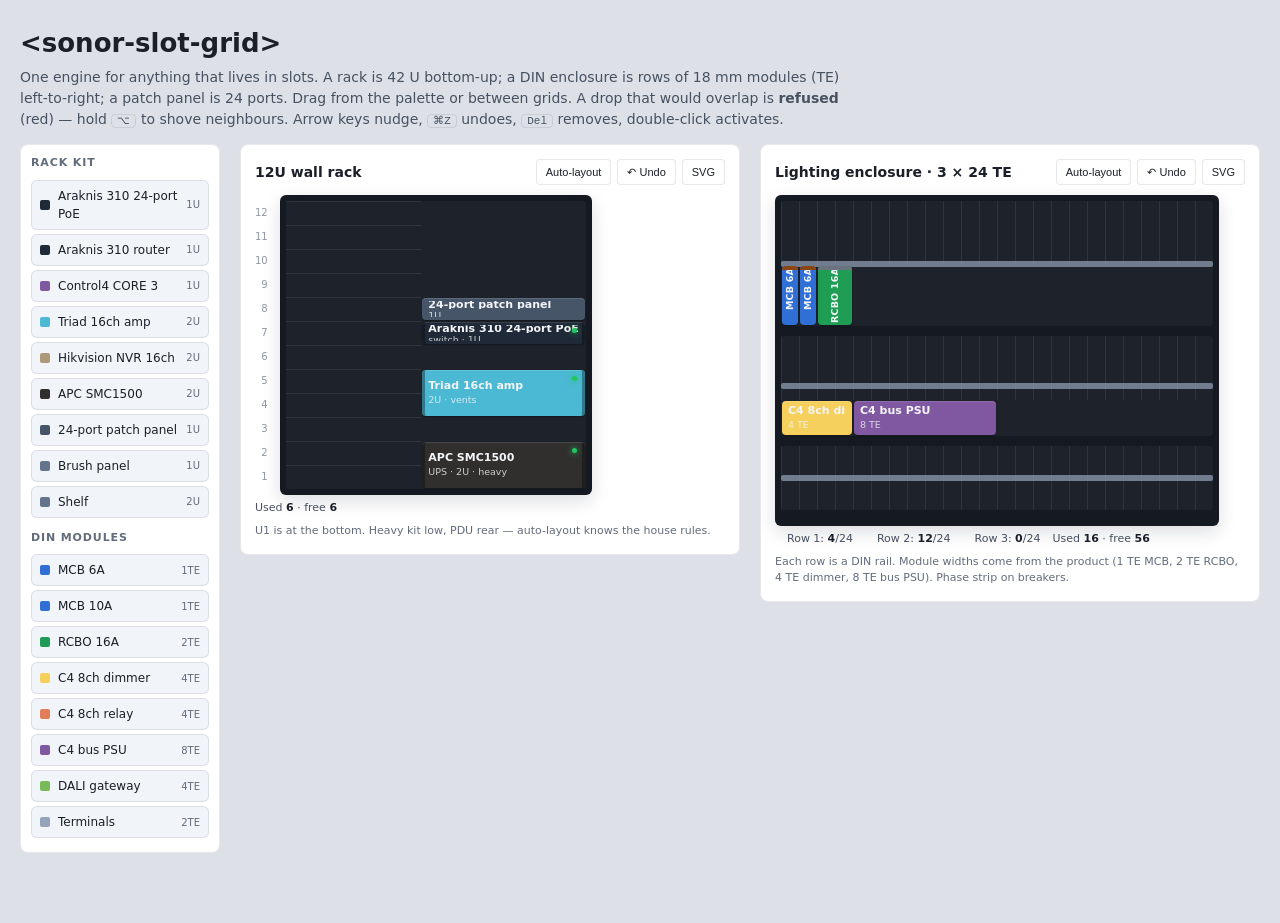
==== catalogue/slot-grid.html @ 0d9c5485 "sonor-kit v0.1.0 — served loader, <sonor-slot-grid>, catalogue, CI (B-484 t1 / B-485 s1)" ====
<!doctype html>
<html lang="en" data-theme="slate">
<head>
<meta charset="utf-8"><meta name="viewport" content="width=device-width,initial-scale=1">
<title>sonor-slot-grid — Sonor Kit catalogue</title>
<!-- Catalogue page for <sonor-slot-grid> (B-484): a 12U rack and a 3-row DIN enclosure driven by the SAME element,
     a palette that drags into either, live stats, undo, auto-layout, SVG export. Loads the kit from ../src (local)
     or, when served, from the kit channel — see ../kit/v1/kit.js. -->
<link rel="stylesheet" href="../src/brand.css">
<link rel="stylesheet" href="../src/sonor-components.css">
<script src="../src/sonor-icons.js"></script>
<script src="../src/sonor-slot-grid.js"></script>
<style>
  body{margin:0;background:var(--bg-1,#DDE1E7);color:var(--text-primary,#1A1F28);font:14px/1.5 var(--font-ui,'DM Sans',system-ui,sans-serif)}
  .page{max-width:1240px;margin:0 auto;padding:24px 20px 60px}
  h1{font-size:var(--fs-2xl,26px);margin:0 0 4px}h2{font-size:var(--fs-lg,16px);margin:22px 0 8px}
  .lede{color:var(--text-secondary,#475161);max-width:820px}
  .demo{display:grid;grid-template-columns:200px 1fr 1fr;gap:20px;align-items:start;margin-top:14px}
  .palette{background:var(--card,#fff);border:1px solid var(--border,#CBD5E1);border-radius:var(--r-lg,8px);padding:10px;position:sticky;top:12px}
  .palette h3{margin:0 0 8px;font-size:var(--fs-xs,11px);letter-spacing:.08em;text-transform:uppercase;color:var(--text-muted)}
  .pal{display:flex;align-items:center;gap:8px;padding:6px 8px;border-radius:var(--r-md,6px);border:1px solid var(--border,#CBD5E1);margin:4px 0;cursor:grab;background:var(--surface,#F1F5F9);font-size:12px;transition:transform var(--dur-fast,120ms) var(--ease,ease),box-shadow var(--dur-fast,120ms) var(--ease,ease)}
  .pal:hover{transform:translateY(-1px);box-shadow:var(--shadow-sm)}.pal i{width:10px;height:10px;border-radius:2px;flex:none}
  .pal small{margin-left:auto;color:var(--text-muted)}
  .card{background:var(--card,#fff);border:1px solid var(--border,#CBD5E1);border-radius:var(--r-lg,8px);padding:14px}
  .bar{display:flex;gap:6px;flex-wrap:wrap;align-items:center;margin:0 0 10px}
  .bar .s-btn-mini{padding:3px 9px}
  .hint{font-size:var(--fs-xs,11px);color:var(--text-muted);margin-top:8px}
  kbd{font:11px var(--font-mono,monospace);padding:0 5px;border:1px solid var(--border);border-radius:4px;background:var(--surface)}
  #log{font:11px/1.5 var(--font-mono,monospace);color:var(--text-muted);max-height:120px;overflow:auto;margin-top:10px;white-space:pre-wrap}
  .svgout{margin-top:10px;border:1px dashed var(--border);border-radius:8px;padding:8px;background:#fff;max-width:100%}
  .svgout svg{max-width:100%;height:auto}
</style>
</head>
<body><div class="page">
<h1>&lt;sonor-slot-grid&gt;</h1>
<div class="lede">One engine for anything that lives in slots. A rack is 42 U bottom-up; a DIN enclosure is rows of 18 mm modules (TE) left-to-right; a patch panel is 24 ports. Drag from the palette or between grids. A drop that would overlap is <b>refused</b> (red) — hold <kbd>⌥</kbd> to shove neighbours. Arrow keys nudge, <kbd>⌘Z</kbd> undoes, <kbd>Del</kbd> removes, double-click activates.</div>

<div class="demo">
  <div class="palette">
    <h3>Rack kit</h3>
    <div id="palRack"></div>
    <h3 style="margin-top:12px">DIN modules</h3>
    <div id="palDin"></div>
  </div>
  <div class="card">
    <div class="bar"><b>12U wall rack</b><span style="flex:1"></span><button class="s-btn-mini" data-act="auto" data-for="rack">Auto-layout</button><button class="s-btn-mini" data-act="undo" data-for="rack">↶ Undo</button><button class="s-btn-mini" data-act="svg" data-for="rack">SVG</button></div>
    <sonor-slot-grid id="rack" orientation="vertical" rows="1" size="12" unit="24" width="300" label-origin="1"></sonor-slot-grid>
    <div class="hint">U1 is at the bottom. Heavy kit low, PDU rear — auto-layout knows the house rules.</div>
    <div class="svgout" id="svgRack" hidden></div>
  </div>
  <div class="card">
    <div class="bar"><b>Lighting enclosure · 3 × 24 TE</b><span style="flex:1"></span><button class="s-btn-mini" data-act="auto" data-for="din">Auto-layout</button><button class="s-btn-mini" data-act="undo" data-for="din">↶ Undo</button><button class="s-btn-mini" data-act="svg" data-for="din">SVG</button></div>
    <sonor-slot-grid id="din" orientation="horizontal" rows="3" size="24" unit="18" row-height="64" label-origin="1"></sonor-slot-grid>
    <div class="hint">Each row is a DIN rail. Module widths come from the product (1 TE MCB, 2 TE RCBO, 4 TE dimmer, 8 TE bus PSU). Phase strip on breakers.</div>
    <div class="svgout" id="svgDin" hidden></div>
  </div>
</div>
<div id="log"></div>

<script>
(function () {
  const RACK_KIT = [
    { kind: 'device', label: 'Araknis 310 24-port PoE', sub: 'switch · 1U', size: 1, colour: '#1F2937', weightRank: 3 },
    { kind: 'device', label: 'Araknis 310 router', sub: '1U', size: 1, colour: '#1F2937', weightRank: 2 },
    { kind: 'device', label: 'Control4 CORE 3', sub: '1U', size: 1, colour: '#8058a1', weightRank: 2 },
    { kind: 'device', label: 'Triad 16ch amp', sub: '2U · vents', size: 2, colour: '#4bb9d3', weightRank: 6, vent: true },
    { kind: 'device', label: 'Hikvision NVR 16ch', sub: '2U', size: 2, colour: '#ad9978', weightRank: 5 },
    { kind: 'device', label: 'APC SMC1500', sub: 'UPS · 2U · heavy', size: 2, colour: '#302f2e', weightRank: 9 },
    { kind: 'accessory', label: '24-port patch panel', sub: '1U', size: 1, colour: '#475569', weightRank: 1 },
    { kind: 'accessory', label: 'Brush panel', sub: '1U', size: 1, colour: '#64748B', weightRank: 0 },
    { kind: 'accessory', label: 'Shelf', sub: '2U', size: 2, colour: '#64748B', weightRank: 1 }
  ];
  const PHASE = { L1: '#8B4513', L2: '#111827', L3: '#6B7280' };
  const DIN_KIT = [
    { kind: 'din', label: 'MCB 6A', sub: 'L1', size: 1, colour: '#2F6FD6', phase: 'L1' },
    { kind: 'din', label: 'MCB 10A', sub: 'L2', size: 1, colour: '#2F6FD6', phase: 'L2' },
    { kind: 'din', label: 'RCBO 16A', sub: 'L3', size: 2, colour: '#1F9D55', phase: 'L3' },
    { kind: 'din', label: 'C4 8ch dimmer', sub: '4 TE', size: 4, colour: '#f5d05c' },
    { kind: 'din', label: 'C4 8ch relay', sub: '4 TE', size: 4, colour: '#e37c59' },
    { kind: 'din', label: 'C4 bus PSU', sub: '8 TE', size: 8, colour: '#8058a1' },
    { kind: 'din', label: 'DALI gateway', sub: '4 TE', size: 4, colour: '#78ba57' },
    { kind: 'din', label: 'Terminals', sub: '2 TE', size: 2, colour: '#94A3B8' }
  ];
  let seq = 1; const mk = (t) => ({ ...t, id: (t.kind === 'din' ? 'd' : 'r') + (seq++) });
  const rack = document.getElementById('rack'), din = document.getElementById('din'), log = document.getElementById('log');
  const say = (m) => { log.textContent = new Date().toLocaleTimeString() + ' ' + m + '\n' + log.textContent.slice(0, 2000); };
  // faceplates: DIN breakers get a phase strip; dimmers show channels
  din.renderItem = (i) => `<b>${i.label}</b><small>${i.sub || ''}</small>${i.phase ? `<span style="position:absolute;left:0;right:0;top:0;height:4px;background:${PHASE[i.phase]}"></span>` : ''}`;
  rack.items = [mk(RACK_KIT[5]), mk(RACK_KIT[3]), mk(RACK_KIT[0]), mk(RACK_KIT[6])].map((it, k) => ({ ...it, start: [0, 3, 6, 7][k] }));
  din.items = [mk(DIN_KIT[0]), mk(DIN_KIT[0]), mk(DIN_KIT[2]), mk(DIN_KIT[3]), mk(DIN_KIT[5])].map((it, k) => ({ ...it, row: k < 3 ? 0 : 1, start: [0, 1, 2, 0, 4][k] }));
  // palette → external drag into whichever grid the pointer ends over (each grid decides its own validity)
  function palette(host, kit, targets) {
    host.innerHTML = kit.map((t, k) => `<div class="pal" data-k="${k}"><i style="background:${t.colour}"></i>${t.label}<small>${t.size}${targets[0] === rack ? 'U' : 'TE'}</small></div>`).join('');
    host.addEventListener('pointerdown', (ev) => { const el = ev.target.closest('.pal'); if (!el) return; targets[0].beginExternalDrag(mk(kit[Number(el.dataset.k)]), ev); });
  }
  palette(document.getElementById('palRack'), RACK_KIT, [rack]); palette(document.getElementById('palDin'), DIN_KIT, [din]);
  [rack, din].forEach((g) => {
    g.addEventListener('sonor:change', (e) => say(g.id + ' · ' + e.detail.reason + ' · used ' + e.detail.stats.used + ' / free ' + e.detail.stats.free));
    g.addEventListener('sonor:refused', (e) => say(g.id + ' · refused "' + e.detail.item.label + '" at ' + (e.detail.start + 1) + ' (' + e.detail.why + ') — hold ⌥ to shove'));
    g.addEventListener('sonor:activate', (e) => say(g.id + ' · open "' + e.detail.item.label + '"'));
  });
  document.querySelectorAll('[data-act]').forEach((b) => b.addEventListener('click', () => { const g = document.getElementById(b.dataset.for); if (b.dataset.act === 'auto') g.autoLayout(); if (b.dataset.act === 'undo') g.undo(); if (b.dataset.act === 'svg') { const out = document.getElementById(b.dataset.for === 'rack' ? 'svgRack' : 'svgDin'); out.hidden = !out.hidden; out.innerHTML = g.toSvg({ width: 260 }); } }));
  window.__demo = { rack, din, mk, RACK_KIT, DIN_KIT };
  if (window.SonorIcons) SonorIcons.auto(document.body, { selector: 'button', size: 12 });
})();
</script>
</div></body></html>
---- src/brand.css ----
/**
 * Sonor Smart Homes — Brand CSS Custom Properties
 * Auto-generated from brand-core.xml on 2026-09-29
 * Do NOT edit — run: python3 generate-brand.py
 */

/* ═══ Service Colours ═══ */
:root {
  --purple: #8058a1;  /* Home Cinema */
  --aqua: #4bb9d3;  /* Multiroom Audio */
  --green: #78ba57;  /* TV Everywhere */
  --yellow: #f5d05c;  /* Smart Lighting */
  --terracotta: #e37c59;  /* Home Automation */
  --red: #ec6061;  /* Climate */
  --pink: #e67eb1;  /* Control */
  --gold: #ad9978;  /* CCTV & Security */
  --silver: #b7b1a7;  /* Whole Home WiFi */
  --charcoal: #302f2e;  /* Design & Cabling */
  --accent: #2d718b;  /* App accent */
  --nav-chrome-deep: #0a1929;  /* Nav Ink Deep */
  --nav-chrome-mid: #0f2a44;  /* Nav Ink Mid */
  --nav-chrome-mix-pct: 22%;  /* Aqua-into-navy mix % for gradient endpoint */
}

/* ═══ Positional Service Aliases (Spine S-4.14) ═══ */
/* Use for positional cycles (tab underlines, :nth-child loops). */
/* Canonical order: 01 purple → 10 charcoal. Never reassign. */
:root {
  --s01: var(--purple);  /* Home Cinema */
  --s02: var(--aqua);  /* Multiroom Audio */
  --s03: var(--green);  /* TV Everywhere */
  --s04: var(--yellow);  /* Smart Lighting */
  --s05: var(--terracotta);  /* Home Automation */
  --s06: var(--red);  /* Climate */
  --s07: var(--pink);  /* Control */
  --s08: var(--gold);  /* CCTV & Security */
  --s09: var(--silver);  /* Whole Home WiFi */
  --s10: var(--charcoal);  /* Design & Cabling */
}

/* ═══ Earthy Theme — s-vars (Homepage, About, Pricing, all Service pages) ═══ */
:root,
[data-theme='earthy'] {
  --paper: #2C2218;
  --s1: #F2EDE5;
  --s2: #EDE6D9;
  --s3: #E6DDD0;
  --s4: #D9CFC0;
  --text-primary: #2C2218;
  --text-secondary: #5a4e3e;
  --text-muted: #8B7D6B;
  --border: rgba(44,34,24,0.12);
  --border-strong: rgba(44,34,24,0.22);
  --footer-bg: #141008;
}

/* ═══ Earthy Theme — bg-vars (All Location pages) ═══ */
[data-scheme='bg-vars'] {
  --bg-0: #F2EDE5;
  --bg-1: #EDE6D9;
  --bg-2: #E6DDD0;
  --bg-3: #D9CFC0;
  --bg-4: #C8BC9C;
  --bg-6: #2C2218;
}

/* ═══ Dark Theme ═══ */
[data-theme='dark'] {
  --body: #141008;
  --wordmark: #f4f1ec;
  --back-wordmark: #8B7D6B;
  --text-primary: #F4F1EC;
  --text-secondary: #b0a898;
  --text-muted: #7a7464;
}

/* ═══ Nocturne Theme ═══ */
[data-theme='nocturne'] {
  --bg-0: #090807;
  --bg-1: #111010;
  --bg-2: #1a1814;
  --bg-3: #222018;
  --bg-4: #2a2826;
  --bg-5: #555045;
  --bg-6: #F4F1EC;
  --text-primary: #F4F1EC;
  --text-secondary: #b0a898;
  --text-muted: #7a7464;
  --text-faint: #444038;
  --border: rgba(255,255,255,0.07);
  --border-strong: rgba(255,255,255,0.13);
  --surface-deep: #050403;
  --surface-bar: rgba(9,8,7,0.97);
  --surface-text: #F4F1EC;
  --surface-hover: #ad9978;
  --cta-bg: #151310;
  --cta-text: #F4F1EC;
  --cta-hover: #ad9978;
  --scrim: rgba(9,8,7,0.85);
  --nav-chrome-deep: #050a14;
  --nav-chrome-mid: #0a1a2e;
  --nav-chrome-mix-pct: 18%;  /* Aqua-into-navy mix % override */
}

/* ═══ Slate Theme ═══ */
[data-theme='slate'] {
  --bg-0: #D1D6DD;
  --bg-1: #DDE1E7;
  --bg-2: #BEC4CD;
  --bg-3: #AAB1BC;
  --bg-4: #8E96A3;
  --bg-5: #636C7A;
  --bg-6: #1A1F28;
  --text-primary: #1A1F28;
  --text-secondary: #475161;
  --text-muted: #636C7A;
  --text-faint: #A8B0BC;
  --border: rgba(20,30,50,0.10);
  --border-strong: rgba(20,30,50,0.18);
  --surface-deep: #151A22;
  --surface-bar: rgba(21,26,34,0.97);
  --surface-text: #F4F5F8;
  --surface-hover: #4B5668;
  --cta-bg: #1C222B;
  --cta-text: #F4F5F8;
  --cta-hover: #4B5668;
  --scrim: rgba(21,26,34,0.85);
  --wordmark: #1A1F28;
}

/* ═══ UI Scale — type · space · radius · motion · z · shadow (B-478 / B-479) ═══ */
/* Reference these in apps and the shared kit instead of hard-coded px. */
:root {
  /* type — Gilroy / DM Sans UI sizes — 13px is the app base, 11px the smallest legible chrome */
  --fs-2xs: 10px;
  --fs-xs: 11px;
  --fs-sm: 12px;
  --fs-md: 13px;
  --fs-base: 14px;
  --fs-lg: 16px;
  --fs-xl: 20px;
  --fs-2xl: 26px;
  --fs-3xl: 34px;
  --lh-tight: 1.15;
  --lh-snug: 1.3;
  --lh-body: 1.5;
  --tracking-caps: .08em;
  --font-ui: 'DM Sans', system-ui, sans-serif;
  --font-mono: 'DM Mono', 'SF Mono', Menlo, monospace;
  --font-brand: 'Gilroy', 'DM Sans', system-ui, sans-serif;
  /* space — 4px base grid */
  --sp-0: 0;
  --sp-1: 4px;
  --sp-2: 8px;
  --sp-3: 12px;
  --sp-4: 16px;
  --sp-5: 20px;
  --sp-6: 24px;
  --sp-8: 32px;
  --sp-10: 40px;
  --sp-12: 48px;
  /* radius */
  --r-xs: 3px;
  --r-sm: 4px;
  --r-md: 6px;
  --r-lg: 8px;
  --r-xl: 12px;
  --r-2xl: 16px;
  --r-pill: 999px;
  /* motion — fast = hover/focus, base = menus/modals, slow = page-level; zeroed under prefers-reduced-motion */
  --dur-fast: 120ms;
  --dur: 200ms;
  --dur-slow: 320ms;
  --ease: cubic-bezier(.2,.7,.2,1);
  --ease-in: cubic-bezier(.4,0,1,1);
  /* z — stacking — keep every app inside this ladder */
  --z-bar: 100;
  --z-menu: 120;
  --z-sticky: 150;
  --z-modal: 1000;
  --z-toast: 1100;
  /* shadow */
  --shadow-sm: 0 1px 2px rgba(15,23,42,.08);
  --shadow-md: 0 6px 18px rgba(15,23,42,.14);
  --shadow-lg: 0 12px 32px rgba(15,23,42,.22);
}
@media (prefers-reduced-motion: reduce) {
  :root { --dur-fast: 0ms; --dur: 0ms; --dur-slow: 0ms; }
}
---- src/sonor-components.css ----
/* sonor-components.css — shared component styles per Spine rule S-4.4. (v0.9.0 2026-09-29: WQ modal kit on the brand scale tokens + skeleton / empty / motion, B-478 ph2 + B-479; v0.8.0 2026-09-28: icons / menus / chips kit, B-478)
   Synced to every "APP - {slug}"/data/sonor-components.css via sync-everything.sh.
   Edit here ONLY — never edit a per-app copy.

   Rules (Spine v1.2):
   - Pure CSS — no app-specific selectors, no brand hex values.
   - All colours reference CSS custom properties defined upstream in data/brand.css
     + data/app-vars.css (aliases).
   - Tinted variants use color-mix() against semantic tokens — never raw hex.
   - Apps extend via their local <style> block, they do not override here.

   Component index (classes shipped by this file):
     .card                   — padded bordered surface block (var(--surface-card))
     .card-header            — flex row for card title + actions
     .grid, .grid-2/3/4      — responsive auto-fit grid helpers
     .kpi, .kpi-label/value/sub — KPI tile (label, big value, sub line)
     .progress, .progress-bar — thin progress bar, accent-gradient fill
     .pill                   — small uppercase status pill (base)
     .pill-red/yellow/green/grey/blue/purple — semantic tinted pills
     .service-pill           — service-coloured pill (uses --bg inline style)
     .btn                    — default ghost-surface button
     .btn-primary            — filled accent button
     .btn-ghost              — transparent borderless button
     .btn-sm                 — compact size modifier
     .input, .textarea, .select — form field base
     .field-label            — uppercase form label
     .table                  — full-width row-striped table
     .badge                  — neutral inline badge
     .status-indicator       — dot + label (connecting/live/offline/error)
     .status-dot             — just the dot (sibling of .status-label)
     .empty-state            — centred muted placeholder block
     .tab-bar                — horizontal tab row
     .tab-btn                — individual tab button
     .tab-count              — numeric count inside a tab button
     .nav-actions            — right-aligned actions container (margin-left:auto)
     .modal-backdrop         — fixed full-screen dim layer
     .modal-card             — centred card inside backdrop
     .modal-actions          — flex-end row of buttons inside a modal
     .modal-close            — absolute top-right X button
     .source-toggle          — Drive / GitHub segmented control
     .role-toggle            — generic segmented control (mirrors source-toggle)
     .row, .spread           — flex helpers
     .muted, .small, .tiny   — text utilities
     .hidden                 — display:none !important utility
*/

/* ======================================================
   Cards
   ====================================================== */
.card {
  background: var(--surface-card);
  border: 1px solid var(--border);
  border-radius: 6px;
  padding: 16px 18px;
  margin-bottom: 14px;
}
.card h2 { margin-top: 0; }
.card-header {
  display: flex;
  justify-content: space-between;
  align-items: flex-start;
  margin-bottom: 12px;
}
.card-header h2 { margin-bottom: 0; }

/* ======================================================
   Grid helpers
   ====================================================== */
.grid { display: grid; gap: 14px; }
.grid-2 { grid-template-columns: repeat(auto-fit, minmax(280px, 1fr)); }
.grid-3 { grid-template-columns: repeat(auto-fit, minmax(220px, 1fr)); }
.grid-4 { grid-template-columns: repeat(auto-fit, minmax(160px, 1fr)); }

/* ======================================================
   KPI tiles
   ====================================================== */
.kpi {
  background: var(--section-1);
  border: 1px solid var(--border);
  border-radius: 5px;
  padding: 12px 14px;
}
.kpi .kpi-label {
  font-size: 10px;
  font-weight: 600;
  color: var(--text-muted);
  text-transform: uppercase;
  letter-spacing: 0.08em;
}
.kpi .kpi-value {
  font-size: 22px;
  font-weight: 600;
  color: var(--text-primary);
  margin-top: 4px;
}
.kpi .kpi-sub {
  font-size: 11px;
  color: var(--text-muted);
  margin-top: 2px;
}

/* ======================================================
   Progress bar
   ====================================================== */
.progress {
  height: 8px;
  background: var(--section-2);
  border-radius: 4px;
  overflow: hidden;
}
.progress-bar {
  height: 100%;
  background: linear-gradient(90deg, var(--accent), var(--accent-light));
}

/* ======================================================
   Pills / badges

   Semantic tints use color-mix() so they always ride the
   active theme. Text colour darkens from the same seed.
   ====================================================== */
.pill {
  display: inline-block;
  padding: 2px 8px;
  border-radius: 11px;
  font-size: 10px;
  font-weight: 600;
  letter-spacing: 0.04em;
  text-transform: uppercase;
}

/* danger / warn / ok / info / muted / accent-tinted pills — all driven by theme tokens */
.pill-red {
  background: color-mix(in srgb, var(--danger) 18%, transparent);
  color: color-mix(in srgb, var(--danger) 72%, var(--text-primary));
}
.pill-yellow {
  background: color-mix(in srgb, var(--warn) 24%, transparent);
  color: color-mix(in srgb, var(--warn) 60%, var(--text-primary));
}
.pill-green {
  background: color-mix(in srgb, var(--ok) 18%, transparent);
  color: color-mix(in srgb, var(--ok) 60%, var(--text-primary));
}
.pill-grey {
  background: color-mix(in srgb, var(--text-muted) 18%, transparent);
  color: var(--text-secondary);
}
.pill-blue {
  background: color-mix(in srgb, var(--info) 18%, transparent);
  color: color-mix(in srgb, var(--info) 60%, var(--text-primary));
}
.pill-purple {
  background: color-mix(in srgb, var(--accent) 18%, transparent);
  color: color-mix(in srgb, var(--accent) 72%, var(--text-primary));
}

/* Service-coloured pill — inline style="--bg:var(--sNN)" sets the dot colour */
.service-pill {
  display: inline-flex;
  align-items: center;
  gap: 5px;
  padding: 2px 8px 2px 5px;
  border-radius: 11px;
  font-size: 11px;
  font-weight: 500;
  color: var(--text-primary);
  background: var(--section-1);
  border: 1px solid var(--border);
}
.service-pill::before {
  content: '';
  width: 7px;
  height: 7px;
  border-radius: 50%;
  background: var(--bg, var(--text-muted));
}

/* Neutral inline badge (smaller cousin of .pill — no uppercase) */
.badge {
  display: inline-block;
  font-size: 11px;
  font-weight: 500;
  padding: 1px 7px;
  border-radius: 9px;
  background: var(--section-2);
  color: var(--text-secondary);
  letter-spacing: 0.02em;
}

/* ======================================================
   Buttons
   ====================================================== */
.btn {
  font-family: inherit;
  font-size: 13px;
  font-weight: 500;
  padding: 7px 14px;
  border-radius: 5px;
  border: 1px solid var(--border-strong);
  background: var(--surface-card);
  color: var(--text-primary);
  cursor: pointer;
  transition: all 0.12s;
  display: inline-flex;
  align-items: center;
  gap: 6px;
}
.btn:hover {
  border-color: var(--accent);
  color: var(--accent);
}
.btn-primary {
  background: var(--accent);
  color: var(--cta-text, var(--body));
  border-color: var(--accent);
}
.btn-primary:hover {
  background: var(--accent-light);
  border-color: var(--accent-light);
  color: var(--cta-text, var(--body));
}
.btn-sm {
  font-size: 11px;
  padding: 4px 10px;
}
.btn-ghost {
  background: transparent;
  border-color: transparent;
  color: var(--text-secondary);
}
.btn-ghost:hover {
  background: var(--section-1);
  border-color: var(--border);
  color: var(--text-primary);
}

/* ======================================================
   Form fields
   ====================================================== */
.input,
.textarea,
.select {
  font-family: inherit;
  font-size: 13px;
  color: var(--text-primary);
  background: var(--surface-card);
  border: 1px solid var(--border-strong);
  border-radius: 4px;
  padding: 7px 10px;
  width: 100%;
  outline: none;
  transition: border-color 0.12s;
}
.input:focus,
.textarea:focus,
.select:focus {
  border-color: var(--accent);
}
.textarea {
  resize: vertical;
  min-height: 72px;
  font-family: inherit;
}
.field-label {
  display: block;
  font-size: 11px;
  font-weight: 600;
  color: var(--text-muted);
  text-transform: uppercase;
  letter-spacing: 0.06em;
  margin-bottom: 4px;
}

/* ======================================================
   Tables
   ====================================================== */
.table {
  width: 100%;
  border-collapse: collapse;
  font-size: 13px;
}
.table th,
.table td {
  text-align: left;
  padding: 8px 10px;
  border-bottom: 1px solid var(--border);
  vertical-align: top;
}
.table th {
  font-size: 11px;
  font-weight: 600;
  color: var(--text-muted);
  text-transform: uppercase;
  letter-spacing: 0.06em;
  background: var(--section-1);
}
.table tr:hover td {
  background: var(--section-1);
}

/* ======================================================
   DB / status indicator (dot + label)
   Used by SonorApp.updateDbStatusIndicator().
   ====================================================== */
.status-indicator {
  display: inline-flex;
  align-items: center;
  gap: 6px;
  padding: 4px 10px;
  background: color-mix(in srgb, var(--text-muted) 10%, transparent);
  border-radius: 3px;
  font-size: 11px;
  color: var(--clay, var(--text-secondary));
}
.status-dot {
  width: 7px;
  height: 7px;
  border-radius: 50%;
  background: var(--warn);
  transition: background 0.3s;
}
.status-indicator.live .status-dot    { background: var(--ok); }
.status-indicator.offline .status-dot { background: var(--text-muted); }
.status-indicator.error .status-dot   { background: var(--danger); }
.status-label { letter-spacing: 0.02em; }

/* ======================================================
   Empty state
   ====================================================== */
.empty-state {
  text-align: center;
  padding: 40px 20px;
  color: var(--text-muted);
  font-size: 13px;
}

/* ======================================================
   Tabs (tab bar + buttons) — CANONICAL Master-Hub pattern (Spine S-4.14)
   --------------------------------------------------------
   Reference: sonor-master/index.html.
   Contract:
     - Container: <nav class="tab-bar"> or <div class="tab-bar">
     - Children:  <button> | <button class="tab-btn"> | <div class="tab">
     - Active state: .active (any of the above children)
     - Right-rail actions: .nav-actions | .tab-actions (MUST be LAST child)
   Visual language:
     - Light strip (section-1 bg) sitting under the dark shared header
     - Each tab underlined 3px with its POSITIONAL service colour
       (tab #1 → --s01 purple, tab #2 → --s02 aqua, … tab #10 → --s10 charcoal)
     - Tabs 11+ DO NOT repeat the cycle — they tail off into shades of grey,
       cascading from --muted (warm grey) toward --body (brand white).
       Design intent: service colours identify Sonor scope (max 10);
       anything beyond is overflow and should visually recede.
     - Active tab: darker text, bolder weight — NO background change
   Positional service colour order is the workspace-wide default.
   See Spine S-4.14 in SONOR-APP-SPINE.md.
   ====================================================== */
.tab-bar {
  display: flex;
  align-items: stretch;
  background: var(--section-1);
  color: var(--text-primary);
  padding: 0 16px;
  gap: 0;
  border-bottom: 1px solid var(--border);
  flex-wrap: wrap;
}
/* Match naked <button> children, explicit .tab-btn, AND legacy <div class="tab"> */
.tab-bar > button,
.tab-bar .tab-btn,
.tab-bar .tab {
  font-family: inherit;
  font-size: 13px;
  font-weight: 600;
  background: none;
  color: var(--text-muted);
  border: 0;
  border-bottom: 3px solid transparent;
  border-radius: 0;
  padding: 10px 16px;
  min-height: 40px;
  cursor: pointer;
  white-space: nowrap;
  transition: color 0.15s, border-bottom-color 0.15s, font-weight 0.15s;
  display: inline-flex;
  align-items: center;
}
.tab-bar > button:hover,
.tab-bar .tab-btn:hover,
.tab-bar .tab:hover {
  color: var(--text-primary);
  background: none;
}
.tab-bar > button.active,
.tab-bar .tab-btn.active,
.tab-bar .tab.active {
  color: var(--text-primary);
  font-weight: 700;
  background: none;
}
.tab-bar .tab-btn .tab-count,
.tab-bar > button .tab-count,
.tab-bar .tab .tab-count {
  font-size: 10px;
  margin-left: 4px;
  opacity: 0.75;
}

/* ── Positional service-colour underlines (Spine S-4.14) ──
   Uses --s01..--s10 from brand.css (canonical 01 → 10 order).
   Cycles every 10 children. Requires .nav-actions / .tab-actions to be LAST. */
.tab-bar > :nth-child(10n+1) { border-bottom-color: var(--s01); }
.tab-bar > :nth-child(10n+2) { border-bottom-color: var(--s02); }
.tab-bar > :nth-child(10n+3) { border-bottom-color: var(--s03); }
.tab-bar > :nth-child(10n+4) { border-bottom-color: var(--s04); }
.tab-bar > :nth-child(10n+5) { border-bottom-color: var(--s05); }
.tab-bar > :nth-child(10n+6) { border-bottom-color: var(--s06); }
.tab-bar > :nth-child(10n+7) { border-bottom-color: var(--s07); }
.tab-bar > :nth-child(10n+8) { border-bottom-color: var(--s08); }
.tab-bar > :nth-child(10n+9) { border-bottom-color: var(--s09); }
.tab-bar > :nth-child(10n+10) { border-bottom-color: var(--s10); }

/* Overflow tail — tabs 11+ fade into brand white rather than repeating
   --s01 (Cinema purple). Cascade: --muted → --body. Later-rule-wins over
   the 10n+N cycle above. Positioned AFTER the cycle by design. */
.tab-bar > :nth-child(11)  { border-bottom-color: color-mix(in srgb, var(--muted), var(--body) 30%); }
.tab-bar > :nth-child(12)  { border-bottom-color: color-mix(in srgb, var(--muted), var(--body) 50%); }
.tab-bar > :nth-child(13)  { border-bottom-color: color-mix(in srgb, var(--muted), var(--body) 65%); }
.tab-bar > :nth-child(14)  { border-bottom-color: color-mix(in srgb, var(--muted), var(--body) 80%); }
.tab-bar > :nth-child(15)  { border-bottom-color: color-mix(in srgb, var(--muted), var(--body) 90%); }
.tab-bar > :nth-child(n+16) { border-bottom-color: color-mix(in srgb, var(--muted), var(--body) 95%); }

/* Right-aligned actions container (must be LAST child so nth-child
   positional colours land on the real tabs, not the actions rail). */
.nav-actions,
.tab-bar .tab-actions {
  margin-left: auto;
  display: flex;
  gap: 8px;
  align-items: center;
}
/* Clear the positional underline on the actions rail — it's not a tab. */
.tab-bar > .nav-actions,
.tab-bar > .tab-actions {
  border-bottom: 0 !important;
}
.tab-bar .nav-actions select,
.tab-bar .tab-actions select,
.tab-bar .nav-actions > button:not(.tab-btn),
.tab-bar .tab-actions > button:not(.tab-btn) {
  font-family: inherit;
  font-size: 12px;
  background: var(--body);
  color: var(--text-primary);
  border: 1px solid var(--border);
  border-radius: 4px;
  padding: 4px 10px;
  cursor: pointer;
  height: auto;
}
.tab-bar .nav-actions select,
.tab-bar .tab-actions select { min-width: 180px; }
.tab-bar .nav-actions > button:not(.tab-btn):hover,
.tab-bar .tab-actions > button:not(.tab-btn):hover {
  background: var(--section-2);
}

/* ======================================================
   Sidebar nav — CANONICAL vertical equivalent (Spine S-4.14)
   --------------------------------------------------------
   For apps with a left-rail nav (Accounts, Project Master).
   Same positional service-colour rule, rotated 90°:
     - 3px LEFT-EDGE bar per item (instead of bottom underline)
     - Same :nth-child(10n+N) positional cycle, same --s01..--s10
     - Items 11+ tail off into shades of grey (same overflow
       behaviour as .tab-bar) — no modulo wrap back to --s01
   ====================================================== */
.sidebar-nav > button,
.sidebar-nav .nav-btn,
.sidebar-nav .nav-item {
  display: flex;
  align-items: center;
  width: 100%;
  font-family: inherit;
  font-size: 13px;
  font-weight: 600;
  background: none;
  color: var(--text-muted);
  border: 0;
  border-left: 3px solid transparent;
  padding: 10px 14px;
  cursor: pointer;
  transition: color 0.15s, border-left-color 0.15s, background 0.15s, font-weight 0.15s;
}
.sidebar-nav > button:hover,
.sidebar-nav .nav-btn:hover,
.sidebar-nav .nav-item:hover {
  color: var(--text-primary);
  background: var(--section-1);
}
.sidebar-nav > button.active,
.sidebar-nav .nav-btn.active,
.sidebar-nav .nav-item.active {
  color: var(--text-primary);
  font-weight: 700;
  background: var(--section-1);
}

/* Positional left-edge bars — identical cycle to .tab-bar. */
.sidebar-nav > :nth-child(10n+1) { border-left-color: var(--s01); }
.sidebar-nav > :nth-child(10n+2) { border-left-color: var(--s02); }
.sidebar-nav > :nth-child(10n+3) { border-left-color: var(--s03); }
.sidebar-nav > :nth-child(10n+4) { border-left-color: var(--s04); }
.sidebar-nav > :nth-child(10n+5) { border-left-color: var(--s05); }
.sidebar-nav > :nth-child(10n+6) { border-left-color: var(--s06); }
.sidebar-nav > :nth-child(10n+7) { border-left-color: var(--s07); }
.sidebar-nav > :nth-child(10n+8) { border-left-color: var(--s08); }
.sidebar-nav > :nth-child(10n+9) { border-left-color: var(--s09); }
.sidebar-nav > :nth-child(10n+10) { border-left-color: var(--s10); }

/* Overflow tail — items 11+ fade into brand white rather than repeating
   --s01 (Cinema purple). Same cascade as .tab-bar but applied to
   border-left-color. Later-rule-wins over the 10n+N cycle above.
   Design intent: service colours identify Sonor scope (max 10);
   anything beyond is overflow and should visually recede. */
.sidebar-nav > :nth-child(11)  { border-left-color: color-mix(in srgb, var(--muted), var(--body) 30%); }
.sidebar-nav > :nth-child(12)  { border-left-color: color-mix(in srgb, var(--muted), var(--body) 50%); }
.sidebar-nav > :nth-child(13)  { border-left-color: color-mix(in srgb, var(--muted), var(--body) 65%); }
.sidebar-nav > :nth-child(14)  { border-left-color: color-mix(in srgb, var(--muted), var(--body) 80%); }
.sidebar-nav > :nth-child(15)  { border-left-color: color-mix(in srgb, var(--muted), var(--body) 90%); }
.sidebar-nav > :nth-child(n+16) { border-left-color: color-mix(in srgb, var(--muted), var(--body) 95%); }

/* ======================================================
   Segmented toggles (source, role, any 2-way switch)
   ====================================================== */
.source-toggle,
.role-toggle {
  display: inline-flex;
  background: var(--body);
  border: 1px solid var(--border);
  border-radius: 4px;
  padding: 2px;
}
.source-toggle button,
.role-toggle button {
  font-family: inherit;
  font-size: 11px;
  background: transparent;
  color: var(--text-muted);
  border: 0;
  padding: 3px 8px;
  border-radius: 3px;
  cursor: pointer;
  display: inline-flex;
  align-items: center;
  gap: 4px;
}
.role-toggle button { font-size: 12px; font-weight: 500; padding: 4px 10px; }
.source-toggle button.active,
.role-toggle button.active {
  background: var(--accent);
  color: var(--cta-text, var(--body));
}
.source-toggle svg { width: 11px; height: 11px; }

/* ======================================================
   Modals (backdrop + card)
   ====================================================== */
.modal-backdrop {
  display: none;
  position: fixed;
  inset: 0;
  z-index: 300;
  background: color-mix(in srgb, var(--footer-bg) 70%, transparent);
  align-items: center;
  justify-content: center;
  padding: 20px;
}
.modal-backdrop.show { display: flex; }
.modal-card {
  background: var(--surface-card);
  border-radius: 8px;
  padding: 20px 22px;
  max-width: 440px;
  width: 100%;
  position: relative;
  box-shadow: 0 10px 40px color-mix(in srgb, var(--footer-bg) 30%, transparent);
}
.modal-card h3 {
  font-size: 15px;
  color: var(--text-primary);
  margin-bottom: 10px;
  text-transform: none;
  letter-spacing: 0;
}
.modal-body {
  font-size: 13px;
  color: var(--text-secondary);
  line-height: 1.55;
  margin-bottom: 14px;
}
.modal-actions {
  display: flex;
  gap: 8px;
  justify-content: flex-end;
  align-items: center;
}
.modal-close {
  position: absolute;
  top: 8px;
  right: 10px;
  background: transparent;
  border: 0;
  color: var(--text-muted);
  font-size: 18px;
  line-height: 1;
  cursor: pointer;
  padding: 4px 8px;
  border-radius: 4px;
}
.modal-close:hover {
  background: var(--section-1);
  color: var(--text-primary);
}

/* ======================================================
   Layout helpers
   ====================================================== */
.row {
  display: flex;
  gap: 10px;
  align-items: center;
  flex-wrap: wrap;
}
.spread {
  display: flex;
  justify-content: space-between;
  align-items: center;
  gap: 10px;
}

/* ======================================================
   Text utilities
   ====================================================== */
.muted { color: var(--text-muted); }
.small { font-size: 12px; }
.tiny  { font-size: 11px; }
.hidden { display: none !important; }

/* ======================================================
   Follow-up status pills (.fu-pill) — shared by Leads + Follow-up Portal
   ──────────────────────────────────────────────────────
   Per CONTACTS-ARCHITECTURE.md visual style contract. Both apps render the
   same pill for the same status string so users see identical signals
   wherever a contact is viewed.

   Usage:
     <span class="fu-pill fu-pill--{status}">{label}</span>
   Where {status} is one of: queued | drafted | draft_gmail | sent |
   replied | meeting | no_response | closed | dnc

   Colours alias to the brand service palette (defined in brand.css) so a
   theme swap (slate / earthy / nocturne) flows through automatically.
   Hex fallbacks match the Sonor 10-service brand for apps loading this
   file before brand.css has settled. The `--fu-*` token layer in any app's
   `data/app-vars.css` (e.g. Follow-up Portal) is preserved — it just
   re-exports the same brand aliases under a clearer name.
   ====================================================== */
.fu-pill {
  display: inline-block;
  font-size: 10px;
  font-weight: 600;
  padding: 2px 8px;
  border-radius: 999px;
  color: #fff;
  white-space: nowrap;
  line-height: 1.4;
  letter-spacing: 0.2px;
}
/* v0.7.1 — TRAFFIC-LIGHT scheme REGRADED + REVERSED. Per Bryn directive 2026-05-28.
   Pipeline progress: queued=RED (cold start, needs action) → drafted=ORANGE →
   draft_gmail=AMBER → no_response=YELLOW (waiting) → sent=LIME → replied=GREEN-LT
   → meeting=GREEN (best outcome). closed/dnc = terminal-dark/grey.
   Each status has its OWN distinct shade — no two pills are the same colour. */
.fu-pill--queued        { background: var(--fu-queued,        #d63838); color: #fff; }
.fu-pill--drafted       { background: var(--fu-drafted,       #e8731c); color: #fff; }
.fu-pill--draft_gmail,
.fu-pill--draft-gmail   { background: var(--fu-draft-gmail,   #e8a02c); color: #fff; }
.fu-pill--no_response,
.fu-pill--no-response   { background: var(--fu-no-response,   #d4a52e); color: #fff; }
.fu-pill--sent          { background: var(--fu-sent,          #7caf2e); color: #fff; }
.fu-pill--replied       { background: var(--fu-replied,       #4caf50); color: #fff; }
.fu-pill--meeting       { background: var(--fu-meeting,       #2e8b3d); color: #fff; }
.fu-pill--closed        { background: var(--fu-closed,        #2f2e2c); color: #fff; }
.fu-pill--dnc           { background: var(--fu-dnc,           #8a8985); color: #fff; }

/* Cold-call status pills (.cc-pill) — same family, separate axis.
   Stored in contacts.metadata.followup.cold_call_status. */
.cc-pill {
  display: inline-block;
  font-size: 10px;
  font-weight: 600;
  padding: 2px 8px;
  border-radius: 999px;
  color: #fff;
  white-space: nowrap;
  line-height: 1.4;
  letter-spacing: 0.2px;
}
.cc-pill--pending       { background: var(--cc-pending,   var(--silver, #b7b1a7)); color: #2C2218; }
.cc-pill--called        { background: var(--cc-called,    var(--green,  #78ba57)); }
.cc-pill--no_answer,
.cc-pill--no-answer     { background: var(--cc-no-answer, var(--yellow, #f5d05c)); color: #2C2218; }
.cc-pill--declined      { background: var(--cc-declined,  var(--red,    #ec6061)); }

/* ── v0.8.0 (2026-09-28, B-478) UI KIT ADDITIONS — icons, popover menus, stage chips ───────────────────────────
   .s-icon              — inline Lucide SVG from data/sonor-icons.js (16 px, currentColor); .s-icon-sm 14 / .s-icon-lg 20
   .s-menu              — popover menu shell (absolute, below trigger); .s-menu-item rows; .s-menu-h section heading
   .chip                — small rounded status chip; .chip-stage-{in-progress|sent|accepted|complete|cancelled|draft}
                          = the WeQuote stage palette used by sonor-wq-bar.js / Takeoffs; .chip-warn / .chip-ok
   .s-btn-mini          — tiny bordered action (▲▼ ↻ copy) — replaces per-app .wqp-mini / .swq-mini
   All colours are tokens (--card/--border/--text/--surface + fixed semantic stage colours). Slate, never cream. */
.s-icon { display: inline-block; vertical-align: -0.15em; flex: none; width: 16px; height: 16px; }
.s-icon-sm { width: 14px; height: 14px; }
.s-icon-lg { width: 20px; height: 20px; }
button > .s-icon:first-child, .btn > .s-icon:first-child, a > .s-icon:first-child { margin-right: 6px; }
.s-menu { position: absolute; top: calc(100% + 6px); left: 0; z-index: 120; min-width: 240px; padding: 6px; border-radius: 8px;
  background: var(--card, #fff); color: var(--text, var(--text-primary, #0F172A)); border: 1px solid var(--border, #CBD5E1);
  box-shadow: 0 12px 32px rgba(15, 23, 42, .22); display: none; flex-direction: column; gap: 4px; font-size: 12px; }
.s-menu.open { display: flex; }
.s-menu-h { font-size: 10px; letter-spacing: .08em; text-transform: uppercase; opacity: .6; margin: 4px 2px 0; font-weight: 700; }
.s-menu-item { display: flex; align-items: center; gap: 8px; width: 100%; padding: 6px 8px; border-radius: 5px; border: 1px solid transparent;
  background: transparent; color: inherit; font: inherit; text-align: left; cursor: pointer; }
.s-menu-item:hover { background: var(--surface, var(--tint, #F1F5F9)); border-color: var(--border, #CBD5E1); }
.s-menu-item:disabled { opacity: .45; cursor: default; }
.chip { display: inline-block; padding: 0 7px; border-radius: 9px; font-size: 10px; font-weight: 700; letter-spacing: .04em; text-transform: uppercase;
  line-height: 16px; color: #fff; background: #64748B; white-space: nowrap; }
.chip-stage-in-progress, .chip-stage-in_progress { background: #2F6FD6; }
.chip-stage-sent { background: #E8892B; }
.chip-stage-accepted { background: #1F9D55; }
.chip-stage-complete { background: #0F766E; }
.chip-stage-cancelled, .chip-stage-declined { background: #B91C1C; }
.chip-stage-draft { background: #64748B; }
.chip-warn { background: #DC2626; }
.chip-ok { background: #16A34A; }
.s-btn-mini { padding: 1px 7px; font-size: 11px; line-height: 18px; border-radius: 4px; border: 1px solid var(--border, #CBD5E1);
  background: var(--card, #fff); color: inherit; cursor: pointer; }
.s-btn-mini:hover:not(:disabled) { border-color: var(--accent, #6b4a8a); }

/* ── v0.9.0 (2026-09-29, B-478 phase 2) WQ MODAL KIT — the 🧾 WeQuote push / head end / spec check / proposal-copy ──
   modals (Takeoffs data/sonor-takeoffs-wqpush.js) used to inject this as an inline <style> string; it now lives HERE so
   every app that opens a SonorModal with these classes looks the same. Sizes / spacing / radii / motion come from the
   brand scale tokens (dist/brand.css → --fs-* --sp-* --r-* --dur-*); status colours stay explicit (traffic lights are
   semantic, not themed). `.wqp-wrap{--wqp-kit:1}` is the probe wqpush reads to know the kit is loaded.
   Takeoffs loads this file with `@import url(...) layer(sonor-kit)` so its own unlayered rules always win on a clash. */
.wqp-wrap { --wqp-kit: 1; min-width: min(900px, 94vw); font-size: var(--fs-md, 13px); display: flex; flex-direction: column; gap: var(--sp-2, 8px); }
.wqp-row { display: flex; gap: var(--sp-2, 8px); align-items: center; flex-wrap: wrap; }
.wqp-row select { font: inherit; padding: var(--sp-1, 4px) 6px; max-width: 520px; }
.wqp-tbl { width: 100%; border-collapse: collapse; max-height: 44vh; display: block; overflow: auto; }
.wqp-tbl th, .wqp-tbl td { padding: var(--sp-1, 4px) 6px; border-bottom: 1px solid var(--border, #CBD5E1); text-align: left; white-space: nowrap; }
.wqp-tbl.wqp-he { max-height: 58vh; }
.wqp-bad { color: #a33; } .wqp-ok { color: #1F9D55; } .wqp-note { opacity: .8; }
.wqp-tot { padding: var(--sp-2, 8px) 10px; border-radius: var(--r-lg, 8px); background: var(--tint, var(--surface, #E2E8F0)); }
.wqp-sub { font-size: var(--fs-2xs, 10px); opacity: .75; }
.wqp-room { background: var(--tint, var(--surface, #E2E8F0)); font-weight: 700; }
.wqp-kind { display: inline-block; font-size: 9px; font-weight: 700; letter-spacing: .06em; text-transform: uppercase; color: #fff; padding: 1px 5px; border-radius: var(--r-xs, 3px); }
.wqp-kind-device { background: var(--purple, #8058a1); } .wqp-kind-firstfix { background: var(--charcoal, #302f2e); } .wqp-kind-counter { background: var(--aqua, #4bb9d3); }
.wqp-kind-wq { background: #9aa0a8; } .wqp-kind-manual, .wqp-kind-custom { background: #6b4a8a; }
.wqp-kind-derived { background: #e8892b; } .wqp-kind-engineered { background: #1f9d55; } .wqp-kind-estimate { background: var(--terracotta, #e37c59); } .wqp-kind-scaffold { background: var(--gold, #ad9978); }
.wqp-g td { background: #eef0f3; font-weight: 700; padding: 6px 8px; border-top: 2px solid #d9dde3; }
.wqp-a td { background: #f7f8fa; font-weight: 600; padding: 4px 8px 4px 18px; }
.wqp-r td:first-child { width: 22px; text-align: center; } .wqp-r td:nth-child(3) { padding-left: 26px; }
.wqp-excl td { color: #9aa0a8; text-decoration: line-through; } .wqp-excl td:first-child, .wqp-excl td:nth-child(6) { text-decoration: none; }
.wqp-wq td { color: #6b7280; font-style: italic; } .wqp-dim td { color: #8a8f98; }
.wqp-st { display: inline-block; padding: 0 6px; border-radius: 8px; font-size: var(--fs-2xs, 10px); font-weight: 700; letter-spacing: .03em; text-transform: uppercase; line-height: 16px; }
.wqp-st-new { background: #1f9d55; color: #fff; } .wqp-st-on { background: #2f6fd6; color: #fff; } .wqp-st-wq { background: #e5e7eb; color: #374151; } .wqp-st-dim { background: #f3f4f6; color: #9aa0a8; }
.wqp-st-bad { background: #fde8e8; color: #8a1f1f; } .wqp-st-move { background: #e8892b; color: #fff; } .wqp-st-edit, .wqp-st-manual { background: #6b4a8a; color: #fff; } .wqp-st-eng { background: #1f9d55; color: #fff; } .wqp-st-est { background: #e8892b; color: #fff; }
.wqp-mini { padding: 0 6px; font-size: var(--fs-xs, 11px); line-height: 16px; border: 1px solid var(--border, #CBD5E1); background: var(--card, #fff); border-radius: var(--r-xs, 3px); cursor: pointer; color: inherit; }
.wqp-mv { white-space: nowrap; }
.wqp-lay select, .wqp-lay input[type=number] { font-size: var(--fs-xs, 11px); padding: 1px 3px; border: 1px solid var(--border, #CBD5E1); border-radius: var(--r-xs, 3px); background: var(--card, #fff); color: inherit; max-width: 150px; }
.wqp-lay td:nth-child(3) { max-width: 420px; overflow: hidden; text-overflow: ellipsis; white-space: nowrap; }
.wqp-lay input.wqp-edited { border-color: #6b4a8a; }
.wqp-todo { padding: var(--sp-2, 8px) 10px; border-radius: var(--r-lg, 8px); background: #fff7ed; border: 1px solid #fed7aa; font-size: var(--fs-sm, 12px); }
.wqp-todo ol { margin: 4px 0 0 18px; } .wqp-todo li { margin: 2px 0; }
.wqp-pick { max-width: 230px; overflow: hidden; text-overflow: ellipsis; white-space: nowrap; text-align: left; padding: 2px 7px; border: 1px solid var(--border, #CBD5E1); border-radius: var(--r-sm, 4px); background: var(--card, #fff); color: inherit; cursor: pointer; font-size: var(--fs-sm, 12px); }
.wqp-pick-none { color: #9aa0a8; font-style: italic; } .wqp-pick:hover:not(:disabled) { border-color: #6b4a8a; }
.wqp-he input { font-size: var(--fs-sm, 12px); padding: 2px 5px; border: 1px solid var(--border, #CBD5E1); border-radius: var(--r-sm, 4px); background: var(--card, #fff); color: inherit; }
.wqp-he tr.wqp-manual td:nth-child(2) { color: #6b4a8a; }
.wqp-viewbar { display: flex; align-items: center; gap: 6px; flex-wrap: wrap; }
.wqp-metrics { display: flex; flex-wrap: wrap; gap: 6px 14px; margin: 6px 0 10px; }
.wqp-metric { font-size: var(--fs-xs, 11px); color: var(--text-muted, #555); } .wqp-metric b { font-size: var(--fs-md, 13px); color: var(--text-primary, #111); }
.wqp-spec-row { padding: 5px 8px; border-radius: 5px; margin: 3px 0; background: var(--surface, #F1F5F9); font-size: var(--fs-sm, 12px); }
.wqp-spec-row.miss { background: #FEE2E2; } .wqp-spec-row.diff { background: #FFEDD5; } .wqp-spec-head { font-weight: 700; margin: 6px 0; }
.wqp-pushlog { margin: 8px 0; padding: 8px 10px; border-radius: var(--r-lg, 8px); background: #0F172A; color: #E2E8F0; font: 11px/1.5 var(--font-mono, ui-monospace, Menlo, monospace); max-height: 180px; overflow: auto; white-space: pre-wrap; display: none; }
.wqp-pushlog.on { display: block; }
.wqp-pushbar { height: 4px; border-radius: 2px; background: #1E293B; margin: 6px 0 0; overflow: hidden; } .wqp-pushbar i { display: block; height: 100%; width: 0; background: #22C55E; transition: width var(--dur-slow, 300ms) var(--ease, ease); }
.wqp-lock { font-size: var(--fs-xs, 11px); font-weight: 700; padding: 2px 8px; border-radius: 10px; background: var(--tint, var(--surface, #E2E8F0)); } .wqp-lock-on { background: #fde8e8; color: #8a1f1f; }
.wqp-btn { font: inherit; padding: var(--sp-1, 4px) 8px; border-radius: var(--r-md, 6px); border: 1px solid var(--border, #cfd6dd); background: var(--card, #fff); cursor: pointer; }

/* ── v0.9.0 (2026-09-29, B-479) SKELETON · EMPTY STATE · MOTION on the brand tokens ────────────────────────────── */
.s-skeleton { display: block; border-radius: var(--r-sm, 4px); background: linear-gradient(90deg, var(--surface, #E2E8F0) 25%, var(--card, #fff) 50%, var(--surface, #E2E8F0) 75%); background-size: 200% 100%; animation: s-shimmer 1.2s var(--ease, ease) infinite; min-height: 1em; }
.s-skeleton-text { height: .85em; margin: .35em 0; } .s-skeleton-text.w-60 { width: 60%; } .s-skeleton-text.w-40 { width: 40%; } .s-skeleton-text.w-80 { width: 80%; }
.s-skeleton-row { height: 28px; margin: 6px 0; } .s-skeleton-card { height: 96px; border-radius: var(--r-lg, 8px); }
@keyframes s-shimmer { from { background-position: 200% 0; } to { background-position: -200% 0; } }
.s-empty { display: flex; flex-direction: column; align-items: center; justify-content: center; gap: var(--sp-2, 8px); padding: var(--sp-8, 32px) var(--sp-4, 16px); text-align: center; color: var(--text-muted, #64748B); border: 1px dashed var(--border, #CBD5E1); border-radius: var(--r-xl, 12px); font-size: var(--fs-md, 13px); }
.s-empty .s-icon { width: 28px; height: 28px; opacity: .55; } .s-empty b { color: var(--text-primary, #0F172A); font-size: var(--fs-base, 14px); }
.s-empty .s-empty-cta { margin-top: var(--sp-1, 4px); }
.s-fade-in { animation: s-fade var(--dur, 200ms) var(--ease, ease) both; } .s-rise-in { animation: s-rise var(--dur, 200ms) var(--ease, ease) both; }
@keyframes s-fade { from { opacity: 0; } to { opacity: 1; } } @keyframes s-rise { from { opacity: 0; transform: translateY(6px); } to { opacity: 1; transform: none; } }
.s-menu, .sonor-modal { animation: s-rise var(--dur-fast, 120ms) var(--ease, ease) both; }
@media (prefers-reduced-motion: reduce) { .s-skeleton, .s-fade-in, .s-rise-in, .s-menu, .sonor-modal { animation: none; } }
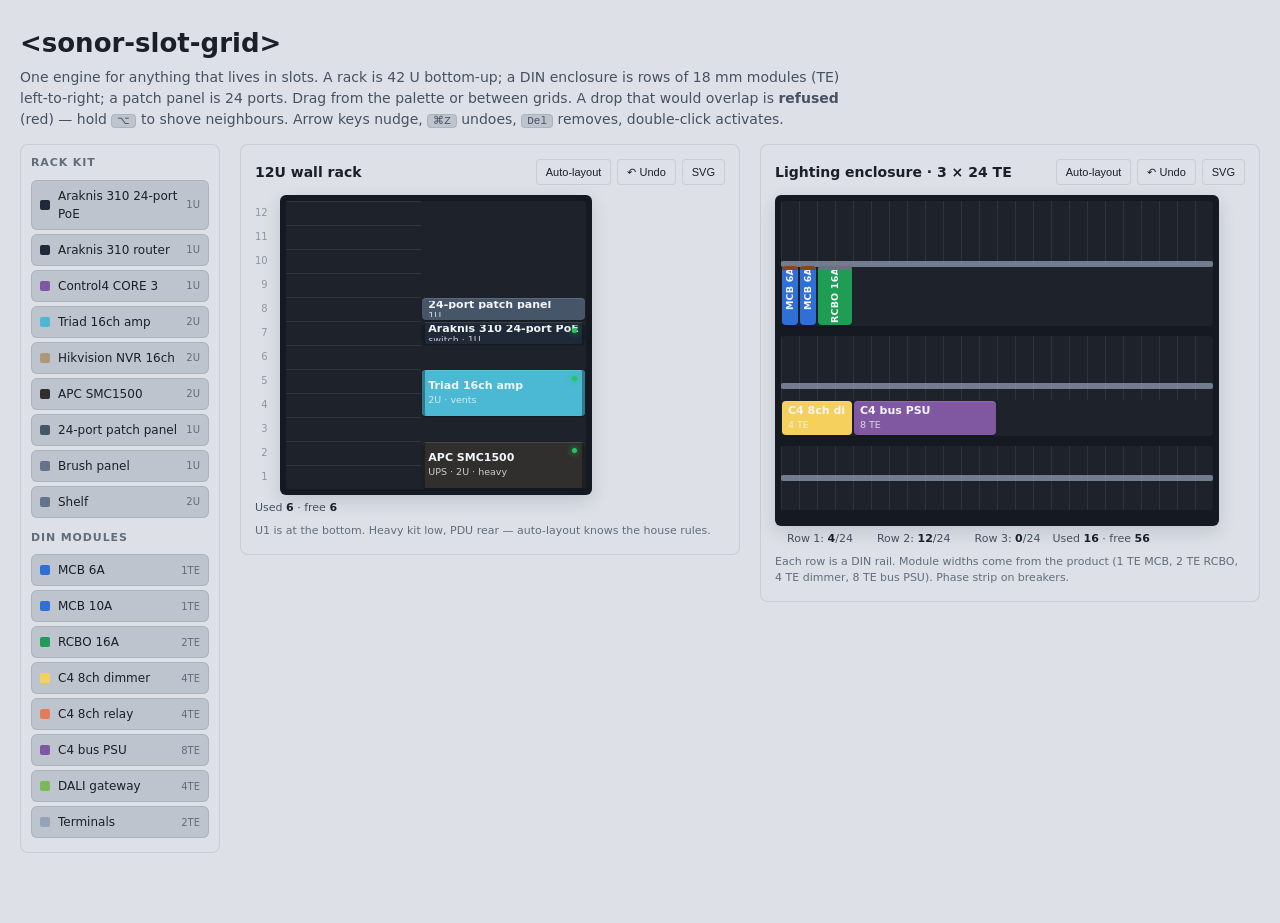
==== commit 327fc360: "sonor-platform sweep 2026-09-29: compact header (no dots), CSV controls hidden, graphite; kit served" ====
--- a/catalogue/slot-grid.html
+++ b/catalogue/slot-grid.html
@@ -5,7 +5,7 @@
 <title>sonor-slot-grid — Sonor Kit catalogue</title>
 <!-- Catalogue page for <sonor-slot-grid> (B-484): a 12U rack and a 3-row DIN enclosure driven by the SAME element,
      a palette that drags into either, live stats, undo, auto-layout, SVG export. Loads the kit from ../src (local)
-     or, when served, from the kit channel — see ../kit/v1/kit.js. -->
+     or, when served, from the kit channel — see ../v1/kit.js. -->
 <link rel="stylesheet" href="../src/brand.css">
 <link rel="stylesheet" href="../src/sonor-components.css">
 <script src="../src/sonor-icons.js"></script>
--- a/src/brand.css
+++ b/src/brand.css
@@ -126,6 +126,32 @@
   --cta-hover: #4B5668;
   --scrim: rgba(21,26,34,0.85);
   --wordmark: #1A1F28;
+}
+
+/* ═══ Graphite Theme ═══ */
+[data-theme='graphite'] {
+  --bg-0: #1C1C1E;
+  --bg-1: #242426;
+  --bg-2: #2C2C2E;
+  --bg-3: #3A3A3C;
+  --bg-4: #48484A;
+  --bg-5: #636366;
+  --bg-6: #F5F5F7;
+  --text-primary: #F5F5F7;
+  --text-secondary: #C7C7CC;
+  --text-muted: #98989D;
+  --text-faint: #5E5E62;
+  --border: rgba(255,255,255,0.10);
+  --border-strong: rgba(255,255,255,0.18);
+  --surface-deep: #141416;
+  --surface-bar: rgba(28,28,30,0.97);
+  --surface-text: #F5F5F7;
+  --surface-hover: #3A3A3C;
+  --cta-bg: #2D718B;
+  --cta-text: #F5F5F7;
+  --cta-hover: #3A8AA8;
+  --scrim: rgba(20,20,22,0.85);
+  --wordmark: #F5F5F7;
 }
 
 /* ═══ UI Scale — type · space · radius · motion · z · shadow (B-478 / B-479) ═══ */
--- a/src/sonor-components.css
+++ b/src/sonor-components.css
@@ -1,4 +1,4 @@
-/* sonor-components.css — shared component styles per Spine rule S-4.4. (v0.9.0 2026-09-29: WQ modal kit on the brand scale tokens + skeleton / empty / motion, B-478 ph2 + B-479; v0.8.0 2026-09-28: icons / menus / chips kit, B-478)
+/* sonor-components.css — shared component styles per Spine rule S-4.4. (v0.10.0 2026-09-29: graphite dark-theme aliases + re-tints, B-487; v0.9.0 2026-09-29: WQ modal kit on the brand scale tokens + skeleton / empty / motion, B-478 ph2 + B-479; v0.8.0 2026-09-28: icons / menus / chips kit, B-478)
    Synced to every "APP - {slug}"/data/sonor-components.css via sync-everything.sh.
    Edit here ONLY — never edit a per-app copy.
 
@@ -810,3 +810,19 @@
 @keyframes s-fade { from { opacity: 0; } to { opacity: 1; } } @keyframes s-rise { from { opacity: 0; transform: translateY(6px); } to { opacity: 1; transform: none; } }
 .s-menu, .sonor-modal { animation: s-rise var(--dur-fast, 120ms) var(--ease, ease) both; }
 @media (prefers-reduced-motion: reduce) { .s-skeleton, .s-fade-in, .s-rise-in, .s-menu, .sonor-modal { animation: none; } }
+
+/* ── v0.10.0 (2026-09-29, B-487) GRAPHITE — the back-end dark theme. Kit chrome reads brand tokens; these lines give
+   the kit its app-vocabulary aliases (apps that define their own win — this file sits in the sonor-kit layer) and
+   re-tint the few fixed light surfaces for [data-theme='graphite']. Service colours untouched. ────────────────────── */
+:root { --card: var(--bg-1, #fff); --surface: var(--bg-2, #F1F5F9); --tint: var(--bg-3, #E2E8F0); --line: var(--border, #CBD5E1); --text: var(--text-primary, #0F172A); --muted: var(--text-muted, #64748B); }
+[data-theme='graphite'] { color-scheme: dark; }
+[data-theme='graphite'] .wqp-g td { background: #2C2C2E; border-top-color: #48484A; }
+[data-theme='graphite'] .wqp-a td { background: #242426; }
+[data-theme='graphite'] .wqp-todo { background: rgba(232,137,43,.12); border-color: rgba(232,137,43,.4); }
+[data-theme='graphite'] .wqp-st-wq { background: #3A3A3C; color: #E5E5EA; } [data-theme='graphite'] .wqp-st-dim { background: #2C2C2E; color: #98989D; } [data-theme='graphite'] .wqp-st-bad { background: rgba(220,38,38,.2); color: #FCA5A5; }
+[data-theme='graphite'] .wqp-spec-row.miss { background: rgba(220,38,38,.18); } [data-theme='graphite'] .wqp-spec-row.diff { background: rgba(232,137,43,.18); }
+[data-theme='graphite'] .wqp-metric { color: #C7C7CC; } [data-theme='graphite'] .wqp-metric b { color: #F5F5F7; }
+[data-theme='graphite'] .swq-slot { background: #3A3A3C; color: #E5E5EA; }
+[data-theme='graphite'] .s-skeleton { background: linear-gradient(90deg, #2C2C2E 25%, #3A3A3C 50%, #2C2C2E 75%); background-size: 200% 100%; }
+[data-theme='graphite'] .pill, [data-theme='graphite'] .badge { border-color: rgba(255,255,255,.14); }
+[data-theme='graphite'] input, [data-theme='graphite'] select, [data-theme='graphite'] textarea { color-scheme: dark; }
